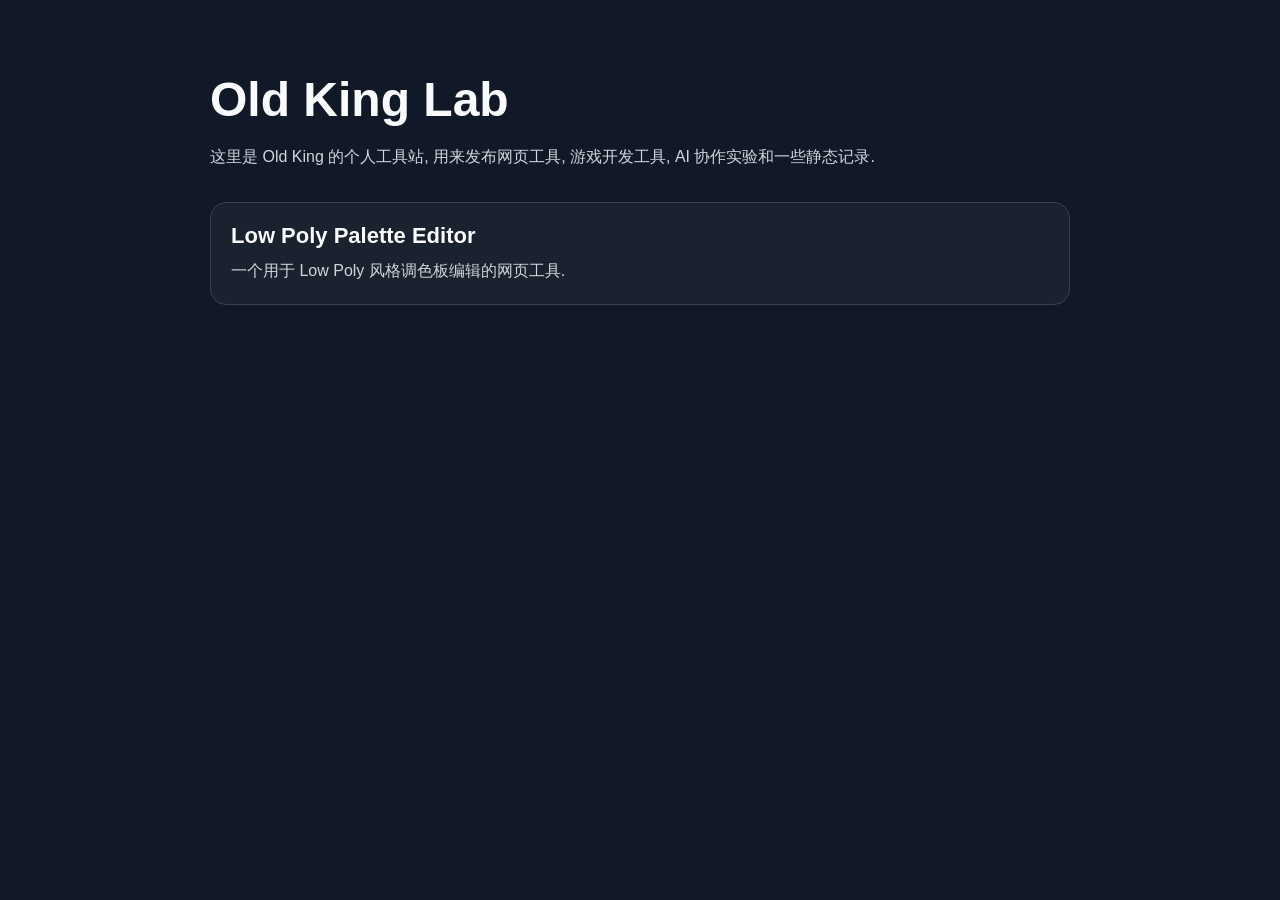
==== index.html @ 2bee8088 "首次更新 首次更新" ====
<!doctype html>
<html lang="zh-CN">
<head>
  <meta charset="utf-8">
  <meta name="viewport" content="width=device-width, initial-scale=1">
  <title>Old King Lab</title>
  <meta name="description" content="Old King 的个人工具站, 用于记录网页工具, 游戏开发工具和 AI 协作实验.">
  <style>
    body {
      margin: 0;
      font-family: -apple-system, BlinkMacSystemFont, "Segoe UI", Arial, sans-serif;
      background: #111827;
      color: #f9fafb;
    }

    main {
      max-width: 860px;
      margin: 0 auto;
      padding: 72px 24px;
    }

    h1 {
      font-size: 48px;
      margin: 0 0 16px;
    }

    p {
      line-height: 1.7;
      color: #d1d5db;
    }

    .tools {
      display: grid;
      gap: 16px;
      margin-top: 32px;
    }

    .card {
      display: block;
      padding: 20px;
      border: 1px solid #374151;
      border-radius: 16px;
      color: inherit;
      text-decoration: none;
      background: rgba(255, 255, 255, 0.04);
    }

    .card:hover {
      background: rgba(255, 255, 255, 0.08);
    }

    .card h2 {
      margin: 0 0 8px;
      font-size: 22px;
    }

    .card p {
      margin: 0;
    }
  </style>
</head>

<body>
  <main>
    <h1>Old King Lab</h1>

    <p>
      这里是 Old King 的个人工具站, 用来发布网页工具, 游戏开发工具, AI 协作实验和一些静态记录.
    </p>

    <section class="tools">
      <a class="card" href="/LowPolyPaletteEditor/">
        <h2>Low Poly Palette Editor</h2>
        <p>一个用于 Low Poly 风格调色板编辑的网页工具.</p>
      </a>
    </section>
  </main>
</body>
</html>
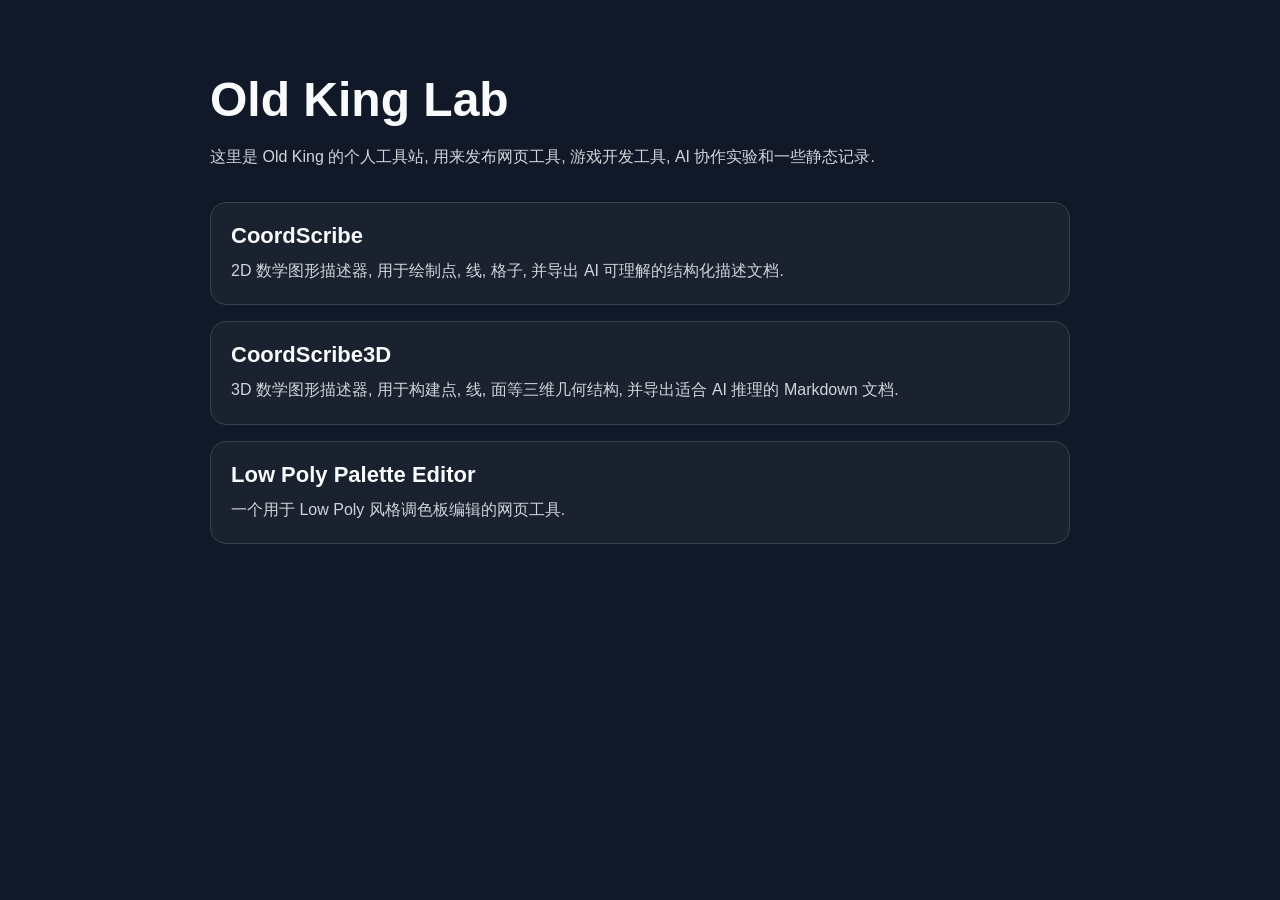
==== commit 180860b1: "增加新工具" ====
--- a/index.html
+++ b/index.html
@@ -43,10 +43,13 @@
       color: inherit;
       text-decoration: none;
       background: rgba(255, 255, 255, 0.04);
+      transition: background 0.15s ease, border-color 0.15s ease, transform 0.15s ease;
     }
 
     .card:hover {
       background: rgba(255, 255, 255, 0.08);
+      border-color: #4b5563;
+      transform: translateY(-1px);
     }
 
     .card h2 {
@@ -69,7 +72,17 @@
     </p>
 
     <section class="tools">
-      <a class="card" href="/LowPolyPaletteEditor/">
+      <a class="card" href="./coordscribe/">
+        <h2>CoordScribe</h2>
+        <p>2D 数学图形描述器, 用于绘制点, 线, 格子, 并导出 AI 可理解的结构化描述文档.</p>
+      </a>
+
+      <a class="card" href="./coordscribe3d/">
+        <h2>CoordScribe3D</h2>
+        <p>3D 数学图形描述器, 用于构建点, 线, 面等三维几何结构, 并导出适合 AI 推理的 Markdown 文档.</p>
+      </a>
+
+      <a class="card" href="./LowPolyPaletteEditor/">
         <h2>Low Poly Palette Editor</h2>
         <p>一个用于 Low Poly 风格调色板编辑的网页工具.</p>
       </a>
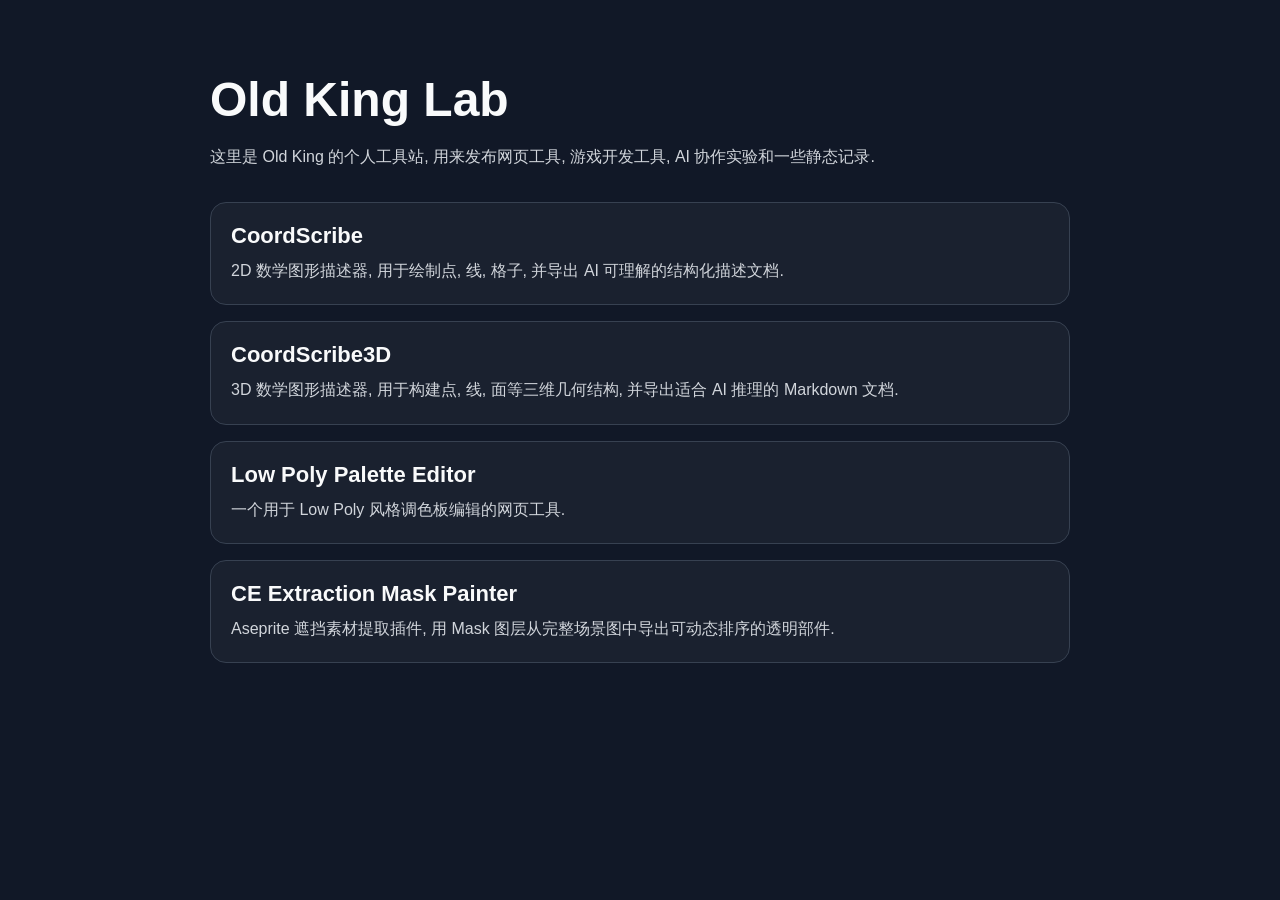
==== commit 5a8298b0: "新增插件 新增插件" ====
--- a/index.html
+++ b/index.html
@@ -86,7 +86,12 @@
         <h2>Low Poly Palette Editor</h2>
         <p>一个用于 Low Poly 风格调色板编辑的网页工具.</p>
       </a>
+
+      <a class="card" href="./CE_ExtractionMaskPainter/">
+        <h2>CE Extraction Mask Painter</h2>
+        <p>Aseprite 遮挡素材提取插件, 用 Mask 图层从完整场景图中导出可动态排序的透明部件.</p>
+      </a>
     </section>
   </main>
 </body>
-</html>+</html>
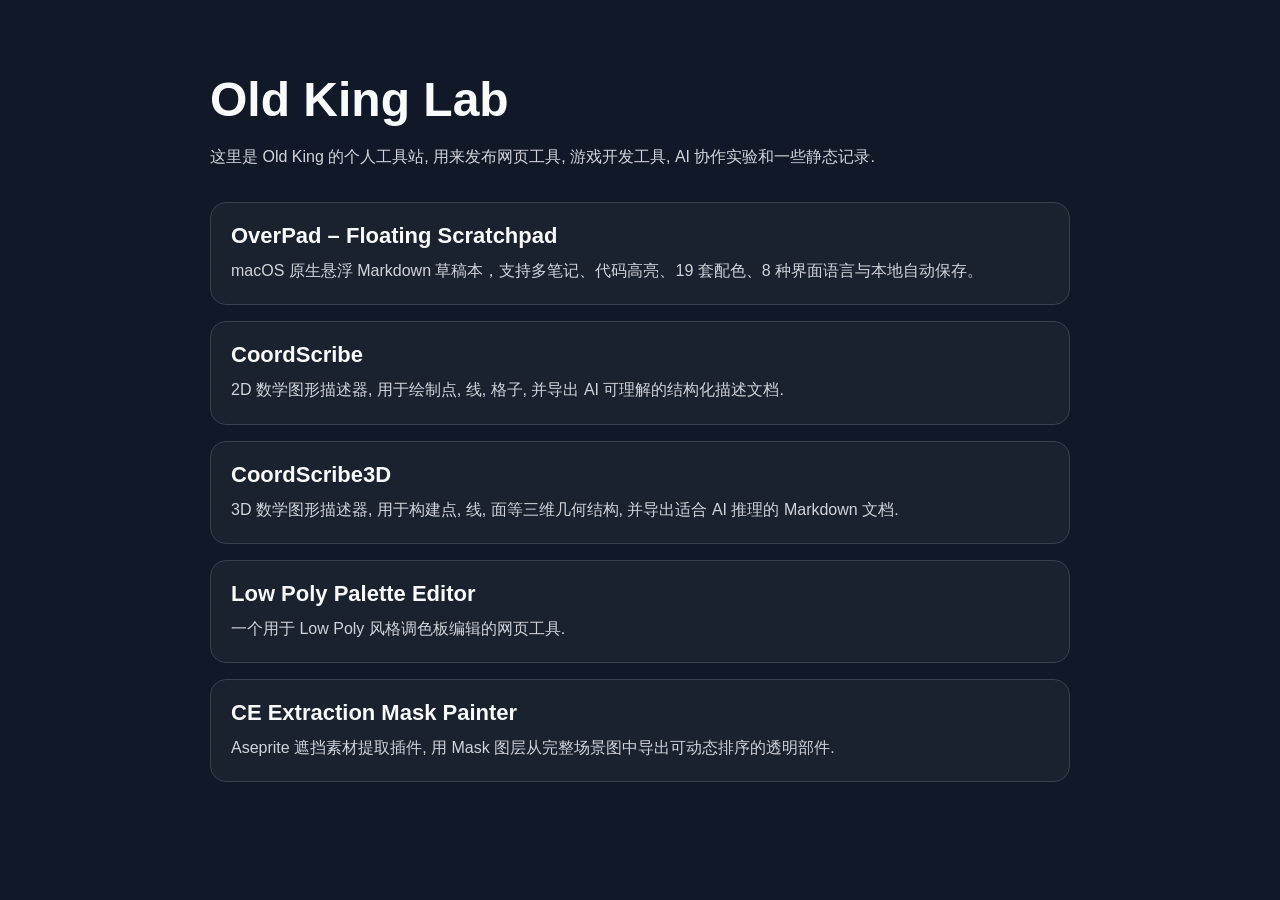
==== commit 01e90db9: "overpad overpad" ====
--- a/index.html
+++ b/index.html
@@ -72,6 +72,11 @@
     </p>
 
     <section class="tools">
+      <a class="card" href="./overpad/">
+        <h2>OverPad – Floating Scratchpad</h2>
+        <p>macOS 原生悬浮 Markdown 草稿本，支持多笔记、代码高亮、19 套配色、8 种界面语言与本地自动保存。</p>
+      </a>
+
       <a class="card" href="./coordscribe/">
         <h2>CoordScribe</h2>
         <p>2D 数学图形描述器, 用于绘制点, 线, 格子, 并导出 AI 可理解的结构化描述文档.</p>
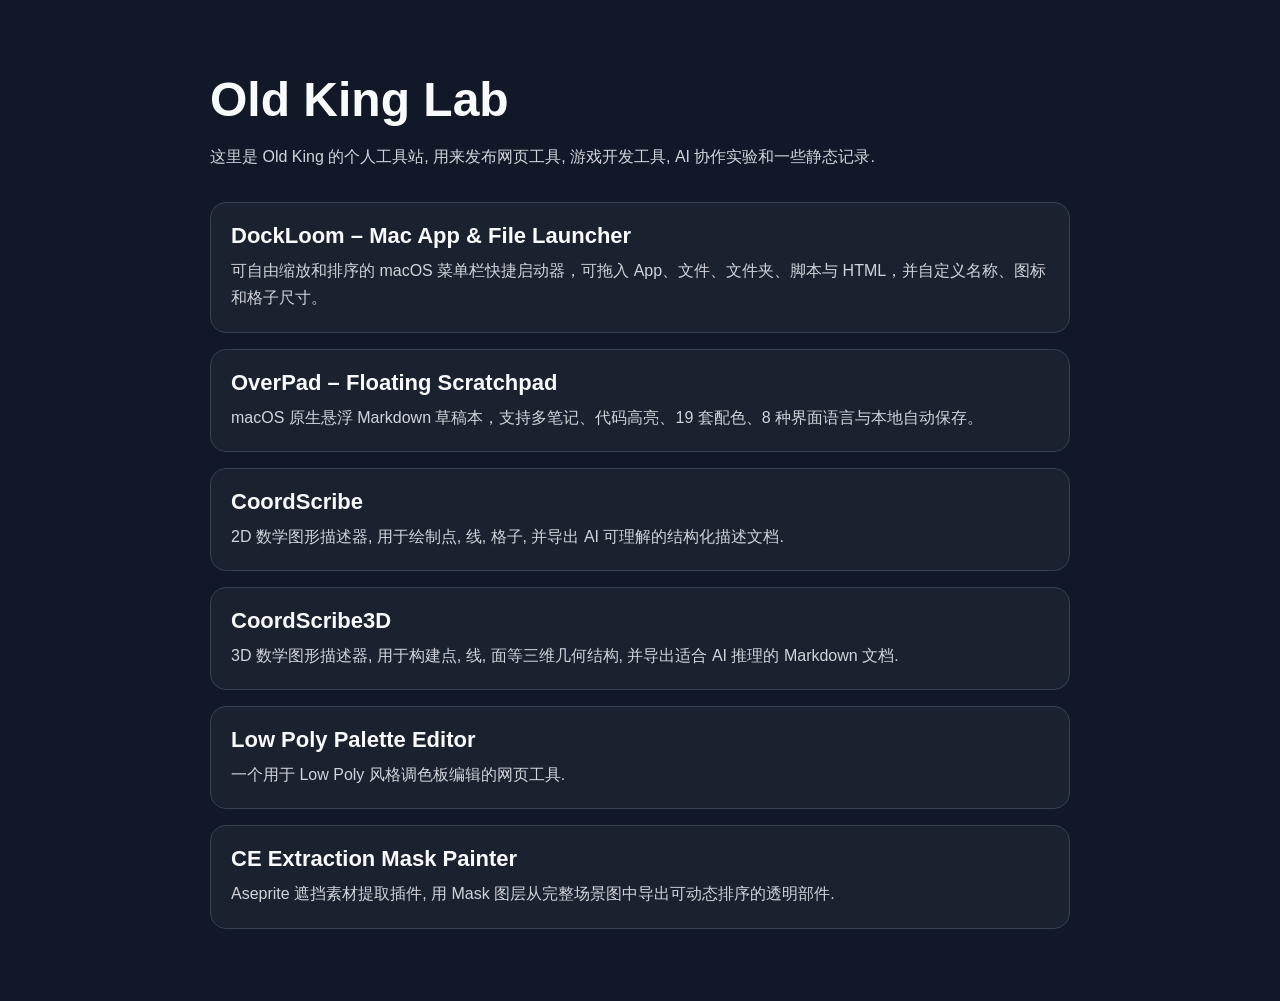
==== commit 968a2e9e: "Dockloom网页 ddDockloom网页" ====
--- a/index.html
+++ b/index.html
@@ -72,6 +72,11 @@
     </p>
 
     <section class="tools">
+      <a class="card" href="./dockloom/">
+        <h2>DockLoom – Mac App &amp; File Launcher</h2>
+        <p>可自由缩放和排序的 macOS 菜单栏快捷启动器，可拖入 App、文件、文件夹、脚本与 HTML，并自定义名称、图标和格子尺寸。</p>
+      </a>
+
       <a class="card" href="./overpad/">
         <h2>OverPad – Floating Scratchpad</h2>
         <p>macOS 原生悬浮 Markdown 草稿本，支持多笔记、代码高亮、19 套配色、8 种界面语言与本地自动保存。</p>
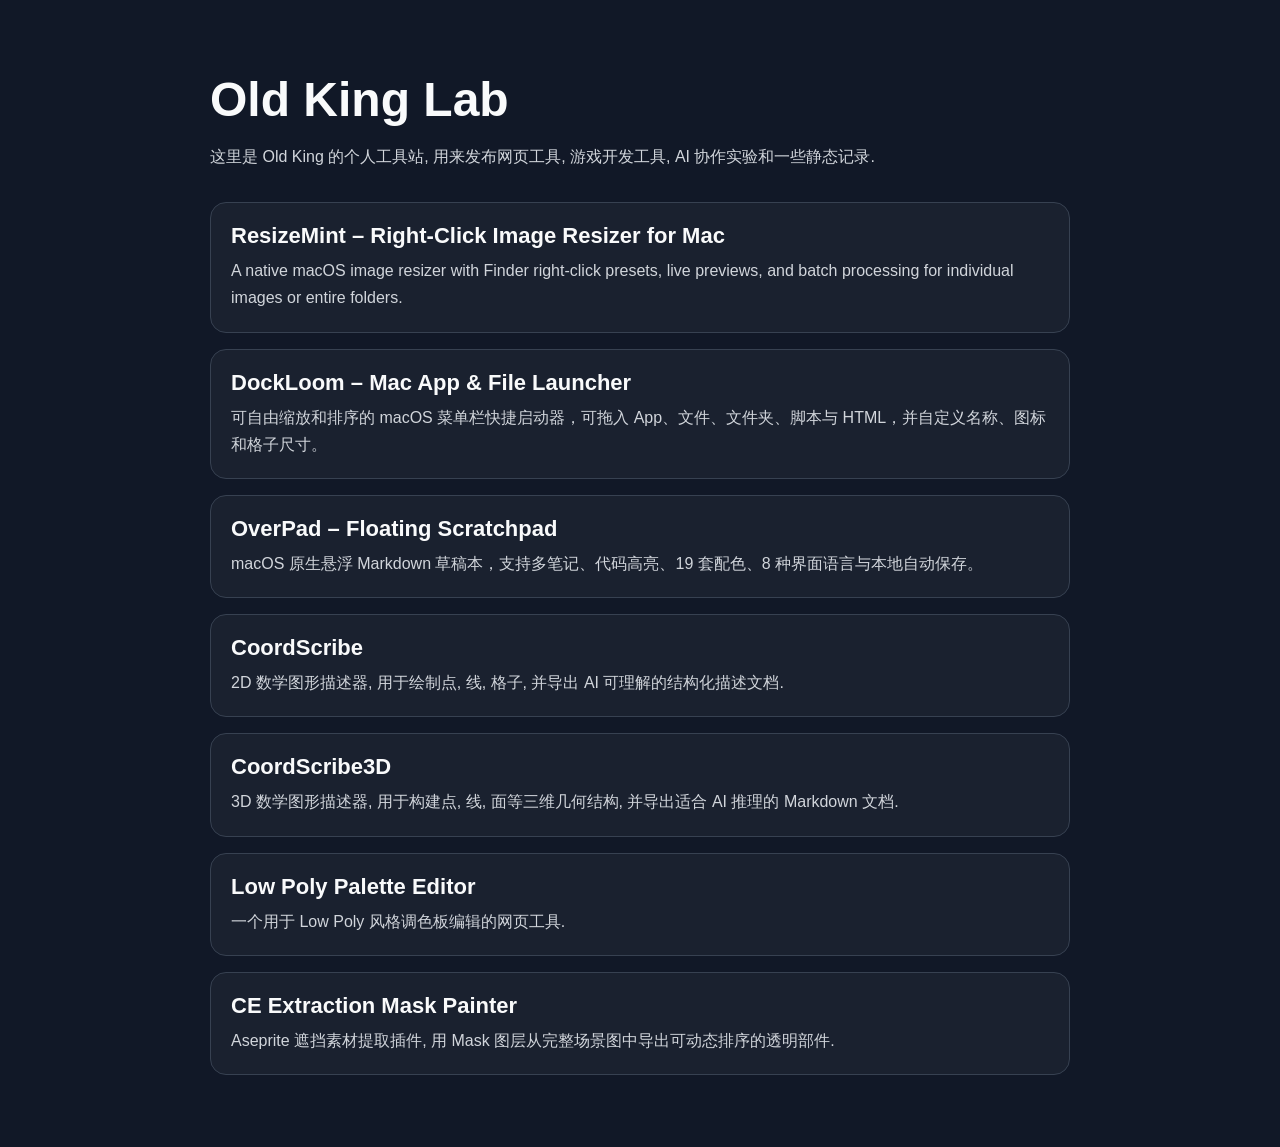
==== commit 8a4c2b20: "new app new app" ====
--- a/index.html
+++ b/index.html
@@ -72,6 +72,11 @@
     </p>
 
     <section class="tools">
+      <a class="card" href="./ResizeMint/">
+        <h2>ResizeMint – Right-Click Image Resizer for Mac</h2>
+        <p>A native macOS image resizer with Finder right-click presets, live previews, and batch processing for individual images or entire folders.</p>
+      </a>
+
       <a class="card" href="./dockloom/">
         <h2>DockLoom – Mac App &amp; File Launcher</h2>
         <p>可自由缩放和排序的 macOS 菜单栏快捷启动器，可拖入 App、文件、文件夹、脚本与 HTML，并自定义名称、图标和格子尺寸。</p>
